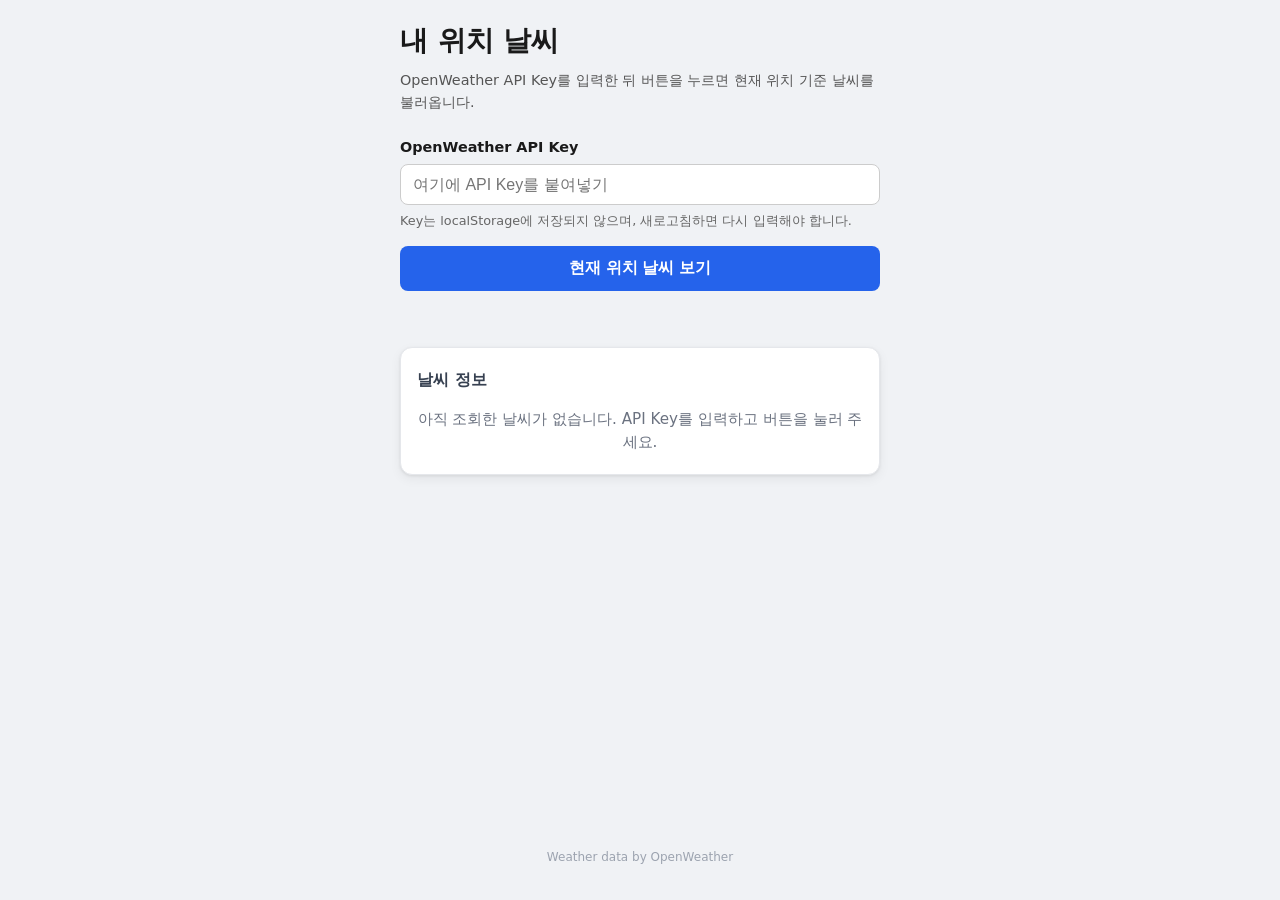
==== weather/index.html @ df1f95ad "weather app" ====
<!DOCTYPE html>
<html lang="ko">
  <head>
    <meta charset="UTF-8" />
    <meta name="viewport" content="width=device-width, initial-scale=1.0" />
    <title>내 위치 날씨</title>
    <link rel="stylesheet" href="style.css" />
  </head>
  <body>
    <div class="page">
      <header class="header">
        <h1 class="title">내 위치 날씨</h1>
        <p class="subtitle">
          OpenWeather API Key를 입력한 뒤 버튼을 누르면 현재 위치 기준 날씨를
          불러옵니다.
        </p>
      </header>

      <main class="main">
        <!-- API Key는 서버에 보내지 않고, 브라우저 메모리(변수)에만 잠시 둡니다. -->
        <form class="form" id="weather-form" novalidate>
          <div class="field">
            <label class="label" for="api-key-input">OpenWeather API Key</label>
            <input
              class="input"
              id="api-key-input"
              name="apiKey"
              type="password"
              autocomplete="off"
              spellcheck="false"
              placeholder="여기에 API Key를 붙여넣기"
              aria-describedby="api-key-hint"
            />
            <p class="hint" id="api-key-hint">
              Key는 localStorage에 저장되지 않으며, 새로고침하면 다시 입력해야
              합니다.
            </p>
          </div>
          <button class="btn" type="submit" id="fetch-btn" aria-busy="false">
            현재 위치 날씨 보기
          </button>
        </form>

        <!-- 진행 상황·오류 안내 -->
        <p
          class="status"
          id="status-message"
          role="status"
          aria-live="polite"
        ></p>

        <!-- 결과 카드: 데이터 없을 때는 안내 문구만 -->
        <section class="card" id="weather-card" aria-labelledby="card-heading">
          <h2 class="card-title" id="card-heading">날씨 정보</h2>
          <div class="card-body" id="card-body">
            <p class="placeholder" id="card-placeholder">
              아직 조회한 날씨가 없습니다. API Key를 입력하고 버튼을 눌러
              주세요.
            </p>
            <div class="weather-result hidden" id="weather-result">
              <p class="city" id="city-name"></p>
              <p class="temp" id="temperature"></p>
              <img
                class="weather-icon"
                id="weather-icon"
                src=""
                alt=""
                width="100"
                height="100"
                decoding="async"
              />
              <p class="desc" id="weather-desc"></p>
            </div>
          </div>
        </section>
      </main>

      <footer class="footer">
        <small>Weather data by OpenWeather</small>
      </footer>
    </div>

    <script src="script.js" defer></script>
  </body>
</html>
---- weather/style.css ----
/* 기본 리셋과 폰트 */
*,
*::before,
*::after {
  box-sizing: border-box;
}

body {
  margin: 0;
  min-height: 100vh;
  font-family: system-ui, -apple-system, "Segoe UI", Roboto, "Noto Sans KR",
    sans-serif;
  font-size: 1rem;
  line-height: 1.5;
  color: #1a1a1a;
  background: #f0f2f5;
}

.page {
  max-width: 32rem;
  margin: 0 auto;
  padding: 1.25rem 1rem 2rem;
  min-height: 100vh;
  display: flex;
  flex-direction: column;
}

.header {
  margin-bottom: 1.5rem;
}

.title {
  margin: 0 0 0.5rem;
  font-size: clamp(1.35rem, 4vw, 1.75rem);
  font-weight: 700;
}

.subtitle {
  margin: 0;
  font-size: 0.9rem;
  color: #555;
}

.main {
  flex: 1;
}

/* 폼 */
.form {
  display: flex;
  flex-direction: column;
  gap: 1rem;
}

.field {
  display: flex;
  flex-direction: column;
  gap: 0.35rem;
}

.label {
  font-weight: 600;
  font-size: 0.9rem;
}

.input {
  width: 100%;
  padding: 0.65rem 0.75rem;
  border: 1px solid #ccc;
  border-radius: 8px;
  font-size: 1rem;
  background: #fff;
}

.input:focus {
  outline: 2px solid #2563eb;
  outline-offset: 2px;
  border-color: #2563eb;
}

.hint {
  margin: 0;
  font-size: 0.8rem;
  color: #666;
}

.btn {
  padding: 0.75rem 1rem;
  font-size: 1rem;
  font-weight: 600;
  color: #fff;
  background: #2563eb;
  border: none;
  border-radius: 8px;
  cursor: pointer;
}

.btn:hover {
  background: #1d4ed8;
}

.btn:focus-visible {
  outline: 2px solid #1e40af;
  outline-offset: 2px;
}

.btn:disabled {
  opacity: 0.65;
  cursor: not-allowed;
}

/* 상태 메시지 */
.status {
  min-height: 1.5rem;
  margin: 1rem 0;
  font-size: 0.9rem;
  color: #374151;
}

.status.is-error {
  color: #b91c1c;
}

/* 카드 */
.card {
  background: #fff;
  border-radius: 12px;
  box-shadow: 0 1px 3px rgba(0, 0, 0, 0.08), 0 4px 12px rgba(0, 0, 0, 0.06);
  padding: 1.25rem 1rem;
  border: 1px solid #e5e7eb;
}

.card-title {
  margin: 0 0 1rem;
  font-size: 1rem;
  font-weight: 600;
  color: #374151;
}

.card-body {
  text-align: center;
}

.placeholder {
  margin: 0;
  font-size: 0.95rem;
  color: #6b7280;
}

/* JS에서 토글할 때 공통으로 씁니다 */
.hidden {
  display: none !important;
}

.city {
  margin: 0 0 0.25rem;
  font-size: 1.25rem;
  font-weight: 700;
}

.temp {
  margin: 0 0 0.5rem;
  font-size: 2rem;
  font-weight: 700;
  color: #1e3a8a;
}

.weather-icon {
  display: block;
  margin: 0 auto 0.5rem;
  width: 100px;
  height: 100px;
}

.desc {
  margin: 0;
  font-size: 0.9rem;
  color: #4b5563;
}

.footer {
  margin-top: 2rem;
  text-align: center;
}

.footer small {
  font-size: 0.75rem;
  color: #9ca3af;
}
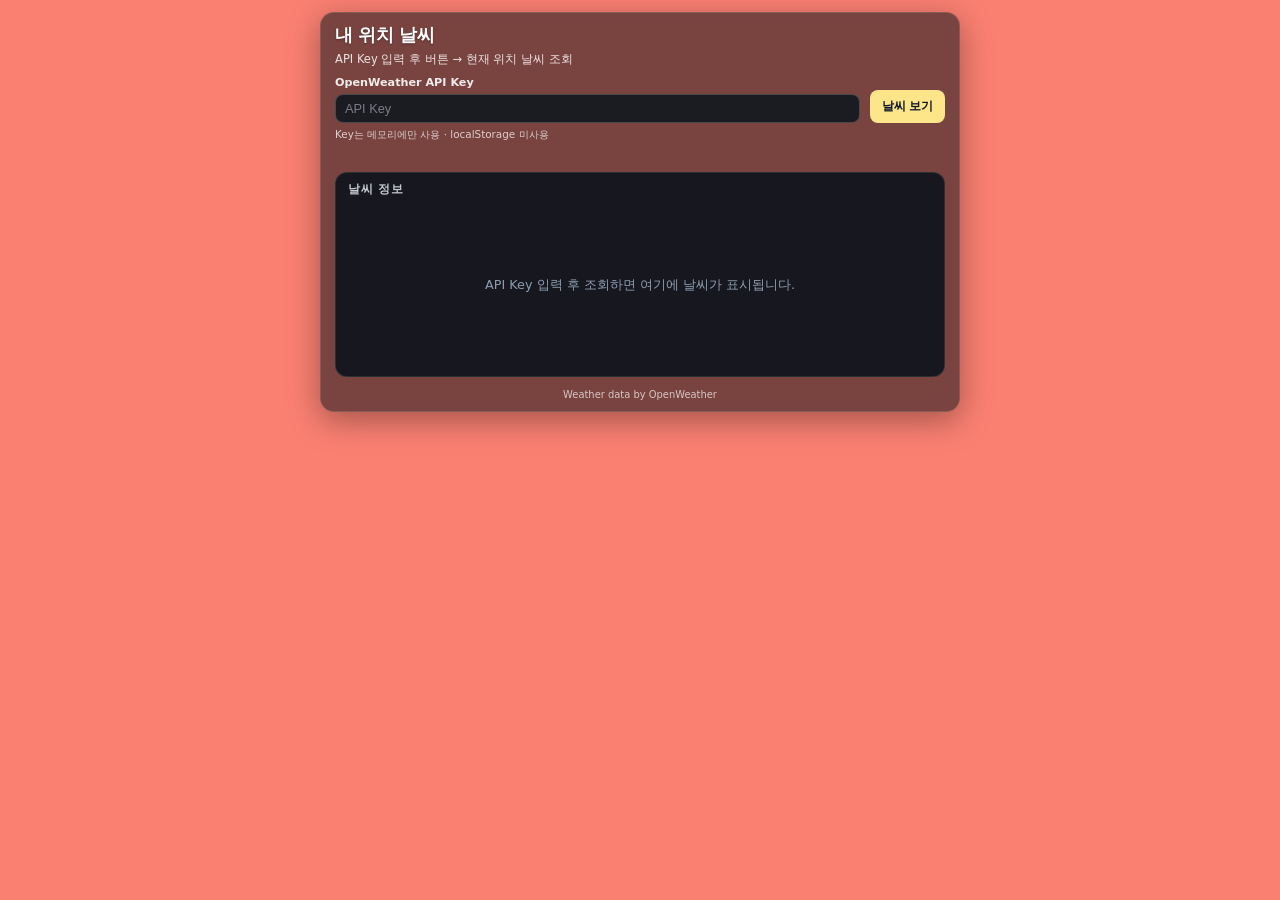
==== commit 08d7fae4: "weather app" ====
--- a/weather/index.html
+++ b/weather/index.html
@@ -7,41 +7,40 @@
     <link rel="stylesheet" href="style.css" />
   </head>
   <body>
+    <!-- 고정 640×400 뷰: 콘텐츠가 넘치면 내부 스크롤 -->
     <div class="page">
       <header class="header">
         <h1 class="title">내 위치 날씨</h1>
         <p class="subtitle">
-          OpenWeather API Key를 입력한 뒤 버튼을 누르면 현재 위치 기준 날씨를
-          불러옵니다.
+          API Key 입력 후 버튼 → 현재 위치 날씨 조회
         </p>
       </header>
 
       <main class="main">
-        <!-- API Key는 서버에 보내지 않고, 브라우저 메모리(변수)에만 잠시 둡니다. -->
         <form class="form" id="weather-form" novalidate>
-          <div class="field">
-            <label class="label" for="api-key-input">OpenWeather API Key</label>
-            <input
-              class="input"
-              id="api-key-input"
-              name="apiKey"
-              type="password"
-              autocomplete="off"
-              spellcheck="false"
-              placeholder="여기에 API Key를 붙여넣기"
-              aria-describedby="api-key-hint"
-            />
-            <p class="hint" id="api-key-hint">
-              Key는 localStorage에 저장되지 않으며, 새로고침하면 다시 입력해야
-              합니다.
-            </p>
+          <div class="form-row">
+            <div class="field field--grow">
+              <label class="label" for="api-key-input">OpenWeather API Key</label>
+              <input
+                class="input"
+                id="api-key-input"
+                name="apiKey"
+                type="password"
+                autocomplete="off"
+                spellcheck="false"
+                placeholder="API Key"
+                aria-describedby="api-key-hint"
+              />
+            </div>
+            <button class="btn" type="submit" id="fetch-btn" aria-busy="false">
+              날씨 보기
+            </button>
           </div>
-          <button class="btn" type="submit" id="fetch-btn" aria-busy="false">
-            현재 위치 날씨 보기
-          </button>
+          <p class="hint" id="api-key-hint">
+            Key는 메모리에만 사용 · localStorage 미사용
+          </p>
         </form>
 
-        <!-- 진행 상황·오류 안내 -->
         <p
           class="status"
           id="status-message"
@@ -49,27 +48,47 @@
           aria-live="polite"
         ></p>
 
-        <!-- 결과 카드: 데이터 없을 때는 안내 문구만 -->
         <section class="card" id="weather-card" aria-labelledby="card-heading">
           <h2 class="card-title" id="card-heading">날씨 정보</h2>
           <div class="card-body" id="card-body">
             <p class="placeholder" id="card-placeholder">
-              아직 조회한 날씨가 없습니다. API Key를 입력하고 버튼을 눌러
-              주세요.
+              API Key 입력 후 조회하면 여기에 날씨가 표시됩니다.
             </p>
             <div class="weather-result hidden" id="weather-result">
-              <p class="city" id="city-name"></p>
-              <p class="temp" id="temperature"></p>
-              <img
-                class="weather-icon"
-                id="weather-icon"
-                src=""
-                alt=""
-                width="100"
-                height="100"
-                decoding="async"
-              />
-              <p class="desc" id="weather-desc"></p>
+              <!-- 좌측: 아이콘 · 온도 · 지역 -->
+              <div class="weather-col weather-col--primary">
+                <div class="icon-wrap">
+                  <img
+                    class="weather-icon"
+                    id="weather-icon"
+                    src=""
+                    alt=""
+                    width="96"
+                    height="96"
+                    decoding="async"
+                  />
+                </div>
+                <p class="temp" id="temperature" aria-label="현재 기온"></p>
+                <p class="city" id="city-name"></p>
+                <p class="desc" id="weather-desc"></p>
+              </div>
+              <!-- 우측: 체감 · 습도 · 풍속 -->
+              <div class="weather-col weather-col--meta" aria-label="상세 정보">
+                <ul class="meta-list">
+                  <li class="meta-item">
+                    <span class="meta-label">체감온도</span>
+                    <span class="meta-value" id="feels-like"></span>
+                  </li>
+                  <li class="meta-item">
+                    <span class="meta-label">습도</span>
+                    <span class="meta-value" id="humidity"></span>
+                  </li>
+                  <li class="meta-item">
+                    <span class="meta-label">풍속</span>
+                    <span class="meta-value" id="wind-speed"></span>
+                  </li>
+                </ul>
+              </div>
             </div>
           </div>
         </section>
--- a/weather/style.css
+++ b/weather/style.css
@@ -1,4 +1,4 @@
-/* 기본 리셋과 폰트 */
+/* 고정 뷰 + 연어(salmon) 배경 위 다크 UI */
 *,
 *::before,
 *::after {
@@ -8,182 +8,340 @@
 body {
   margin: 0;
   min-height: 100vh;
+  display: flex;
+  align-items: flex-start;
+  justify-content: center;
+  padding: 12px;
   font-family: system-ui, -apple-system, "Segoe UI", Roboto, "Noto Sans KR",
     sans-serif;
-  font-size: 1rem;
-  line-height: 1.5;
-  color: #1a1a1a;
-  background: #f0f2f5;
-}
-
+  font-size: 14px;
+  line-height: 1.45;
+  color: #e8eaef;
+  /* 페이지 배경: salmon */
+  background: salmon;
+}
+
+/* 웹앱 고정 크기: 640 × 400 (작은 화면에서는 너비만 축소) */
 .page {
-  max-width: 32rem;
-  margin: 0 auto;
-  padding: 1.25rem 1rem 2rem;
-  min-height: 100vh;
-  display: flex;
-  flex-direction: column;
+  width: 640px;
+  max-width: 100%;
+  height: 400px;
+  overflow-y: auto;
+  overflow-x: hidden;
+  padding: 10px 14px 8px;
+  display: flex;
+  flex-direction: column;
+  background: rgba(15, 18, 24, 0.55);
+  border-radius: 14px;
+  box-shadow: 0 8px 32px rgba(0, 0, 0, 0.35);
+  border: 1px solid rgba(255, 255, 255, 0.12);
+  backdrop-filter: blur(10px);
 }
 
 .header {
-  margin-bottom: 1.5rem;
+  margin-bottom: 8px;
+  flex-shrink: 0;
 }
 
 .title {
-  margin: 0 0 0.5rem;
-  font-size: clamp(1.35rem, 4vw, 1.75rem);
+  margin: 0;
+  font-size: 1.1rem;
   font-weight: 700;
+  color: #fff;
+  letter-spacing: -0.02em;
+  text-shadow: 0 1px 2px rgba(0, 0, 0, 0.35);
 }
 
 .subtitle {
-  margin: 0;
-  font-size: 0.9rem;
-  color: #555;
+  margin: 2px 0 0;
+  font-size: 0.72rem;
+  color: rgba(255, 255, 255, 0.85);
 }
 
 .main {
   flex: 1;
-}
-
-/* 폼 */
+  min-height: 0;
+  display: flex;
+  flex-direction: column;
+  gap: 6px;
+}
+
+/* 폼: 가로로 길 때 한 줄 배치 */
 .form {
-  display: flex;
-  flex-direction: column;
-  gap: 1rem;
+  flex-shrink: 0;
+}
+
+.form-row {
+  display: flex;
+  flex-direction: row;
+  align-items: flex-end;
+  gap: 10px;
 }
 
 .field {
   display: flex;
   flex-direction: column;
-  gap: 0.35rem;
+  gap: 3px;
+}
+
+.field--grow {
+  flex: 1;
+  min-width: 0;
 }
 
 .label {
   font-weight: 600;
-  font-size: 0.9rem;
+  font-size: 0.7rem;
+  color: rgba(255, 255, 255, 0.9);
 }
 
 .input {
   width: 100%;
-  padding: 0.65rem 0.75rem;
-  border: 1px solid #ccc;
+  padding: 6px 9px;
+  border: 1px solid rgba(255, 255, 255, 0.2);
   border-radius: 8px;
-  font-size: 1rem;
-  background: #fff;
+  font-size: 0.8rem;
+  background: rgba(20, 24, 32, 0.92);
+  color: #f1f5f9;
+}
+
+.input::placeholder {
+  color: rgba(241, 245, 249, 0.45);
 }
 
 .input:focus {
-  outline: 2px solid #2563eb;
-  outline-offset: 2px;
-  border-color: #2563eb;
+  outline: 2px solid #7dd3fc;
+  outline-offset: 1px;
+  border-color: #7dd3fc;
 }
 
 .hint {
-  margin: 0;
-  font-size: 0.8rem;
-  color: #666;
+  margin: 4px 0 0;
+  font-size: 0.65rem;
+  color: rgba(255, 255, 255, 0.75);
 }
 
 .btn {
-  padding: 0.75rem 1rem;
-  font-size: 1rem;
-  font-weight: 600;
-  color: #fff;
-  background: #2563eb;
+  flex-shrink: 0;
+  padding: 8px 12px;
+  font-size: 0.78rem;
+  font-weight: 600;
+  color: #0f172a;
+  background: #fde68a;
   border: none;
   border-radius: 8px;
   cursor: pointer;
+  white-space: nowrap;
 }
 
 .btn:hover {
-  background: #1d4ed8;
+  background: #fcd34d;
 }
 
 .btn:focus-visible {
-  outline: 2px solid #1e40af;
+  outline: 2px solid #fff;
   outline-offset: 2px;
 }
 
 .btn:disabled {
-  opacity: 0.65;
+  opacity: 0.55;
   cursor: not-allowed;
 }
 
-/* 상태 메시지 */
 .status {
-  min-height: 1.5rem;
-  margin: 1rem 0;
-  font-size: 0.9rem;
-  color: #374151;
+  min-height: 1.1rem;
+  margin: 0;
+  font-size: 0.72rem;
+  color: #fef3c7;
+  flex-shrink: 0;
 }
 
 .status.is-error {
-  color: #b91c1c;
-}
-
-/* 카드 */
+  color: #fecaca;
+  font-weight: 600;
+}
+
+/* 날씨 카드: 다크 패널 */
 .card {
-  background: #fff;
+  flex: 1;
+  min-height: 0;
+  background: rgba(18, 22, 30, 0.95);
   border-radius: 12px;
-  box-shadow: 0 1px 3px rgba(0, 0, 0, 0.08), 0 4px 12px rgba(0, 0, 0, 0.06);
-  padding: 1.25rem 1rem;
-  border: 1px solid #e5e7eb;
+  padding: 8px 12px;
+  border: 1px solid rgba(255, 255, 255, 0.1);
+  display: flex;
+  flex-direction: column;
 }
 
 .card-title {
-  margin: 0 0 1rem;
-  font-size: 1rem;
-  font-weight: 600;
-  color: #374151;
+  margin: 0 0 6px;
+  font-size: 0.72rem;
+  font-weight: 600;
+  color: rgba(226, 232, 240, 0.85);
+  text-transform: uppercase;
+  letter-spacing: 0.06em;
 }
 
 .card-body {
+  flex: 1;
+  min-height: 0;
+  display: flex;
+  align-items: stretch;
+  justify-content: center;
+}
+
+.placeholder {
+  margin: 0;
+  font-size: 0.8rem;
+  color: rgba(148, 163, 184, 0.95);
   text-align: center;
-}
-
-.placeholder {
-  margin: 0;
-  font-size: 0.95rem;
-  color: #6b7280;
-}
-
-/* JS에서 토글할 때 공통으로 씁니다 */
+  align-self: center;
+  width: 100%;
+  padding: 8px;
+}
+
 .hidden {
   display: none !important;
 }
 
-.city {
-  margin: 0 0 0.25rem;
-  font-size: 1.25rem;
-  font-weight: 700;
-}
-
-.temp {
-  margin: 0 0 0.5rem;
-  font-size: 2rem;
-  font-weight: 700;
-  color: #1e3a8a;
+/* 2열: 가로형 레이아웃 */
+.weather-result {
+  display: flex;
+  flex-direction: row;
+  align-items: stretch;
+  gap: 14px;
+  width: 100%;
+}
+
+.weather-col {
+  display: flex;
+  flex-direction: column;
+  justify-content: center;
+}
+
+.weather-col--primary {
+  flex: 1;
+  min-width: 0;
+  text-align: center;
+  padding: 4px 8px;
+  border-right: 1px solid rgba(255, 255, 255, 0.08);
+}
+
+.weather-col--meta {
+  flex: 1;
+  min-width: 0;
+  justify-content: center;
+}
+
+/* 아이콘: 밝은 원판으로 시인성 확보 */
+.icon-wrap {
+  display: inline-flex;
+  align-items: center;
+  justify-content: center;
+  margin: 0 auto 4px;
+  width: 104px;
+  height: 104px;
+  border-radius: 50%;
+  background: radial-gradient(
+    circle at 30% 25%,
+    #fff8f0 0%,
+    #e2e8f0 55%,
+    #cbd5e1 100%
+  );
+  box-shadow: 0 2px 12px rgba(0, 0, 0, 0.35);
 }
 
 .weather-icon {
   display: block;
-  margin: 0 auto 0.5rem;
-  width: 100px;
-  height: 100px;
+  width: 96px;
+  height: 96px;
+}
+
+.temp {
+  margin: 0 0 2px;
+  font-size: 1.85rem;
+  font-weight: 800;
+  color: #fff;
+  line-height: 1.1;
+  text-shadow: 0 2px 8px rgba(0, 0, 0, 0.45);
+}
+
+.city {
+  margin: 0 0 2px;
+  font-size: 0.95rem;
+  font-weight: 700;
+  color: #bae6fd;
 }
 
 .desc {
   margin: 0;
-  font-size: 0.9rem;
-  color: #4b5563;
+  font-size: 0.7rem;
+  color: rgba(203, 213, 225, 0.95);
+}
+
+/* 우측 메타 정보 */
+.meta-list {
+  list-style: none;
+  margin: 0;
+  padding: 0;
+  display: flex;
+  flex-direction: column;
+  gap: 10px;
+}
+
+.meta-item {
+  display: flex;
+  flex-direction: column;
+  gap: 2px;
+  padding: 8px 10px;
+  border-radius: 8px;
+  background: rgba(255, 255, 255, 0.06);
+  border: 1px solid rgba(255, 255, 255, 0.08);
+}
+
+.meta-label {
+  font-size: 0.65rem;
+  font-weight: 600;
+  color: rgba(148, 163, 184, 0.95);
+  text-transform: uppercase;
+  letter-spacing: 0.04em;
+}
+
+.meta-value {
+  font-size: 0.95rem;
+  font-weight: 700;
+  color: #f8fafc;
 }
 
 .footer {
-  margin-top: 2rem;
+  margin-top: 6px;
   text-align: center;
+  flex-shrink: 0;
 }
 
 .footer small {
-  font-size: 0.75rem;
-  color: #9ca3af;
-}
+  font-size: 0.62rem;
+  color: rgba(255, 255, 255, 0.7);
+}
+
+/* 좁은 폭에서는 폼 세로 스택 */
+@media (max-width: 520px) {
+  .form-row {
+    flex-direction: column;
+    align-items: stretch;
+  }
+
+  .btn {
+    width: 100%;
+  }
+
+  .weather-result {
+    flex-direction: column;
+  }
+
+  .weather-col--primary {
+    border-right: none;
+    border-bottom: 1px solid rgba(255, 255, 255, 0.08);
+    padding-bottom: 10px;
+  }
+}
